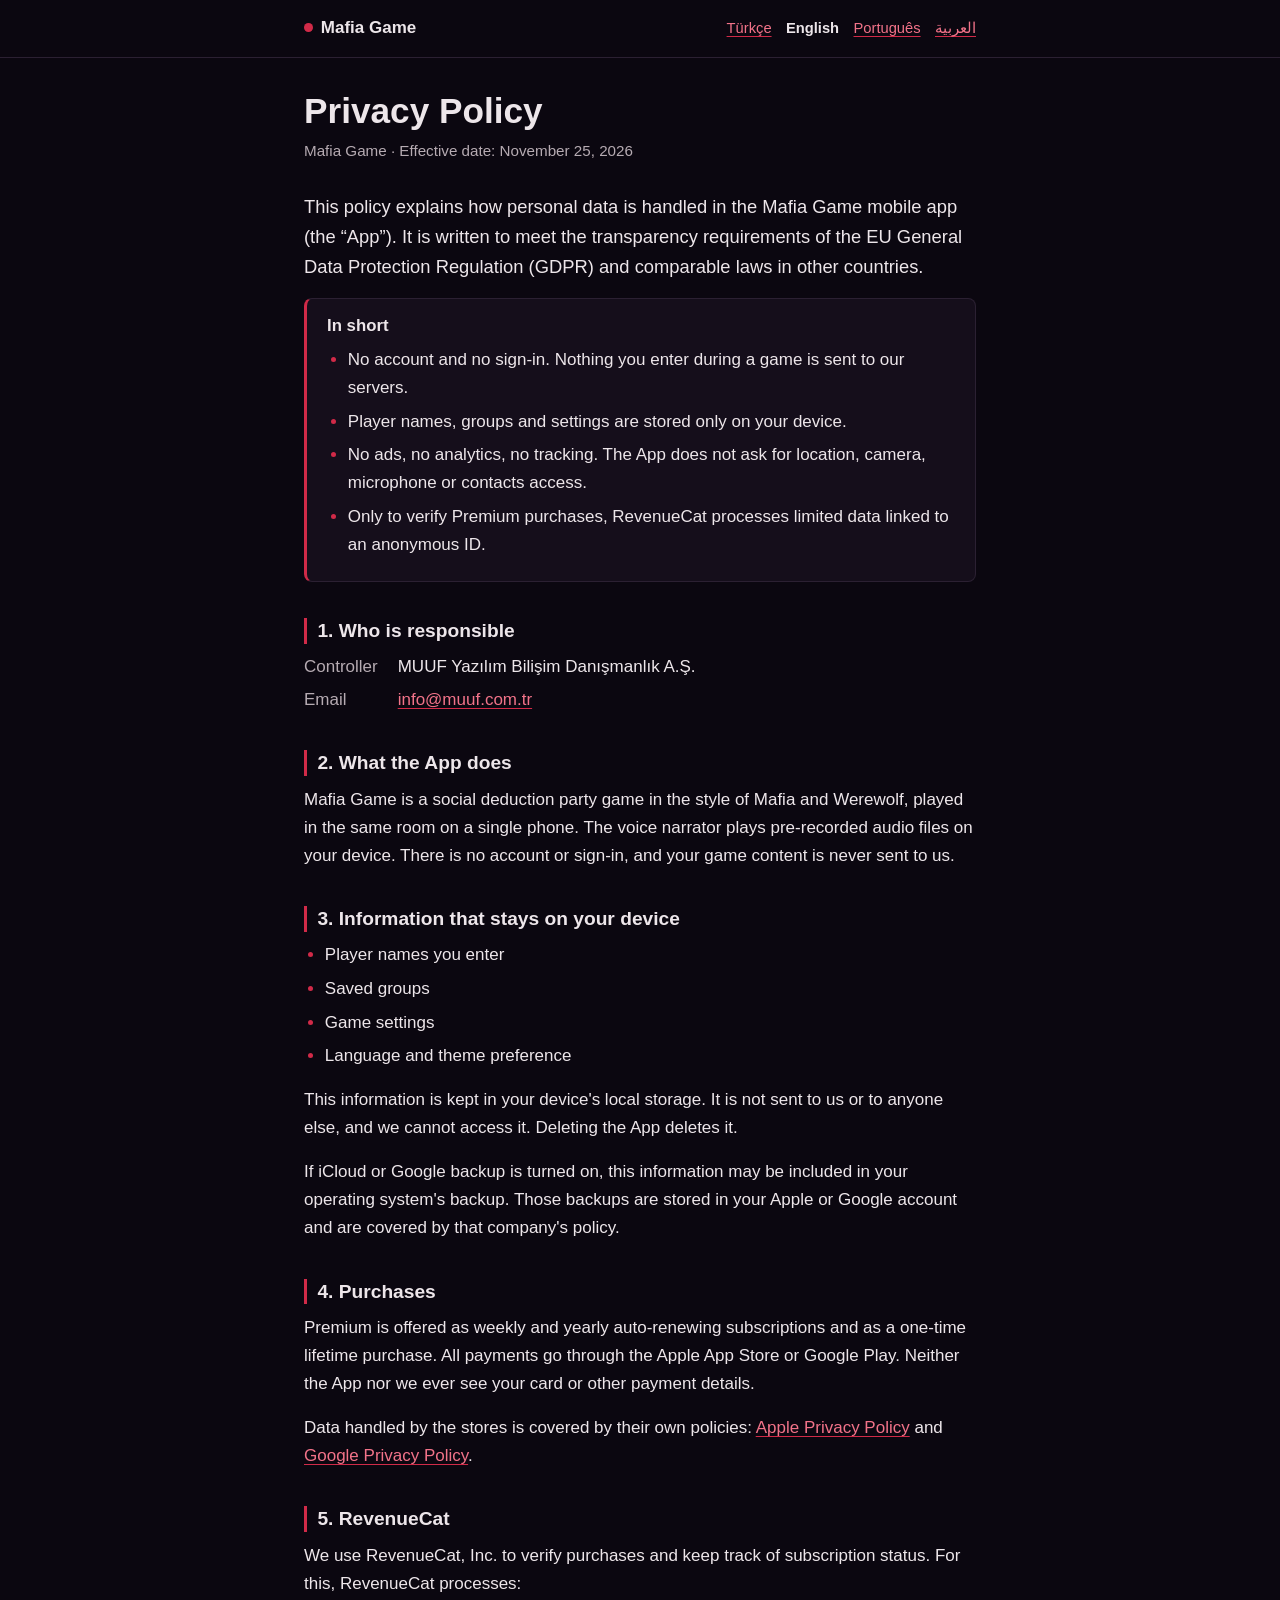
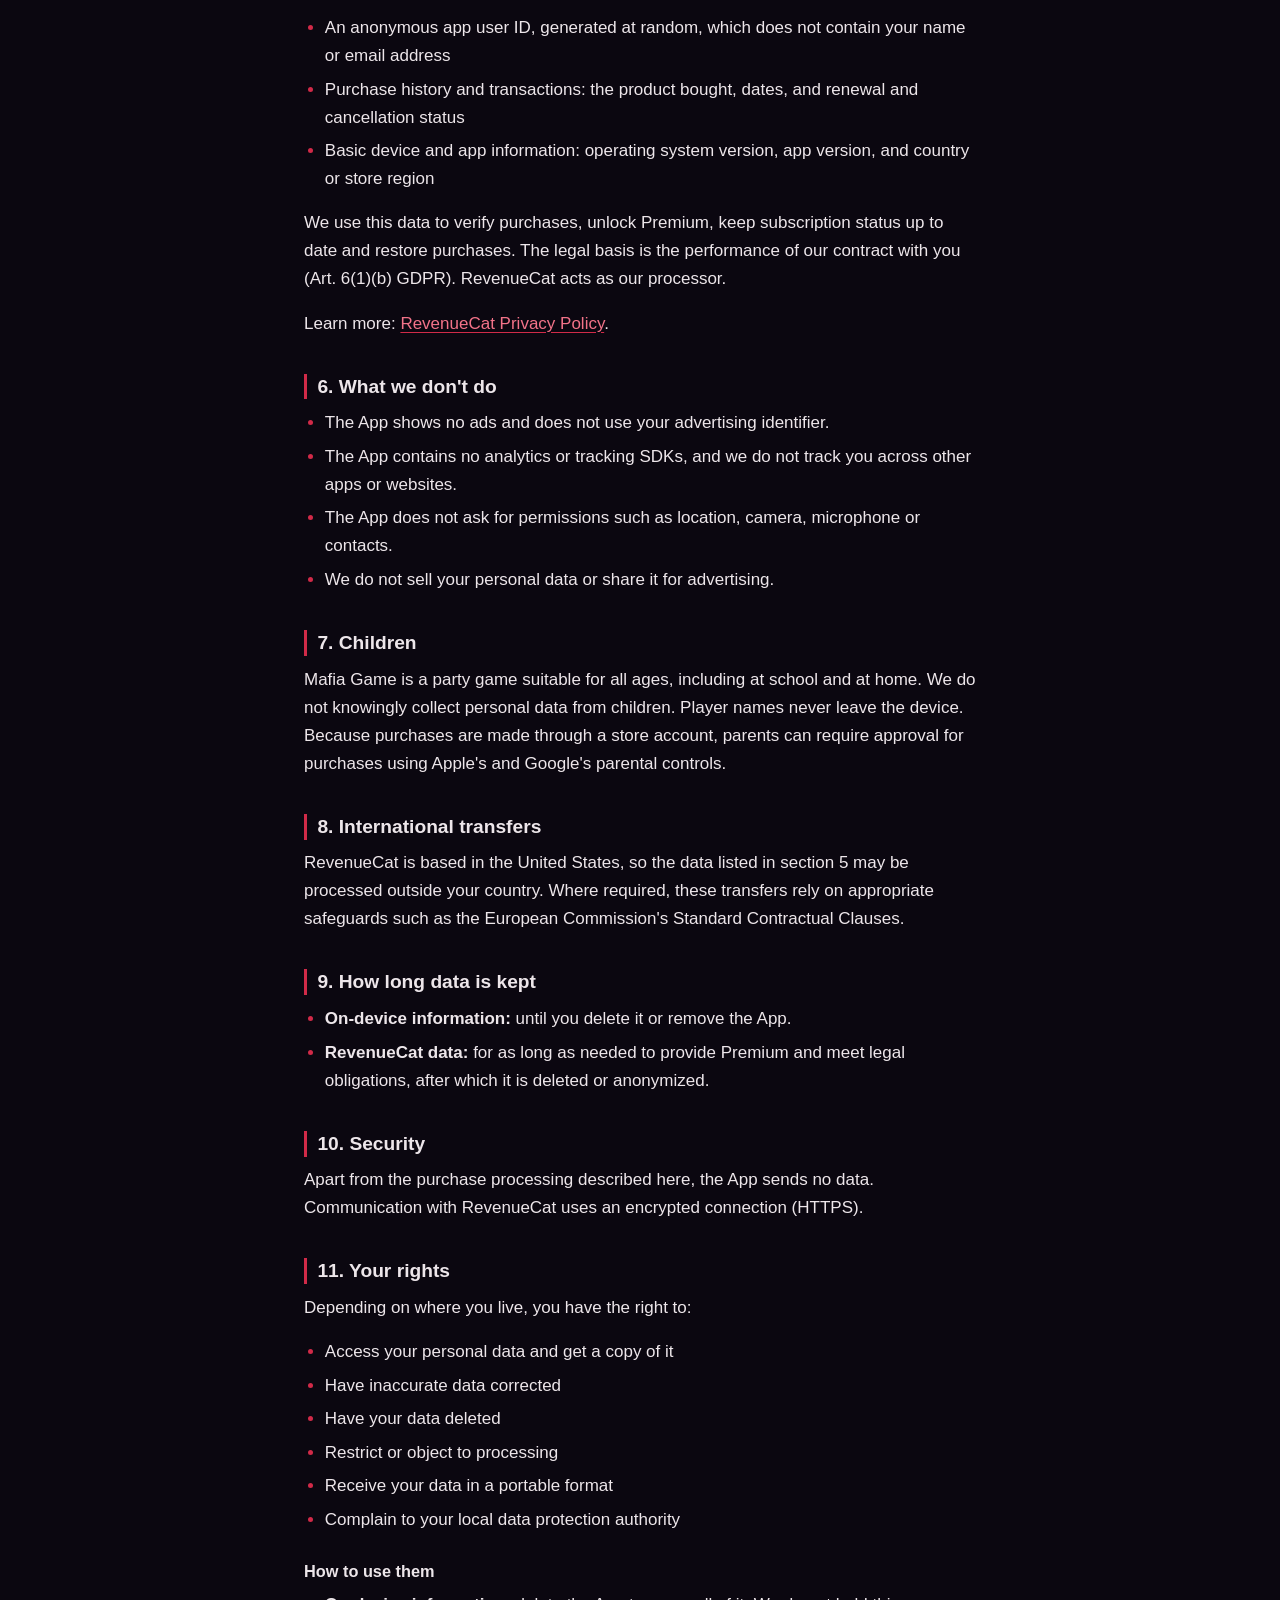
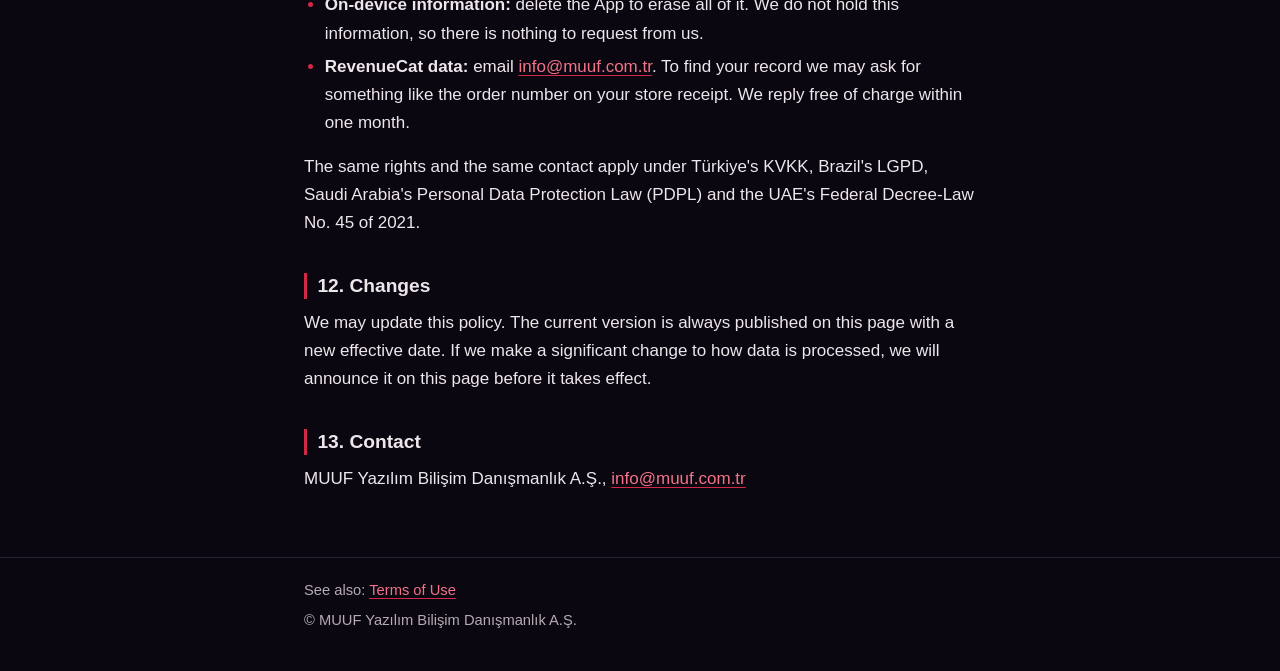
==== en/privacy.html @ 139f1003 "Gizlilik politikası ve kullanım koşulları (TR, EN, PT, AR)" ====
<!doctype html>
<html lang="en">
<head>
<meta charset="utf-8">
<meta name="viewport" content="width=device-width, initial-scale=1">
<meta http-equiv="Content-Security-Policy" content="default-src 'none'; style-src 'self'; img-src 'self'; base-uri 'none'; form-action 'none'">
<meta name="referrer" content="no-referrer">
<meta name="color-scheme" content="dark">
<title>Privacy Policy · Mafia Game</title>
<meta name="description" content="How Mafia Game handles personal data.">
<link rel="stylesheet" href="../style.css">
</head>
<body>
<header class="site-header">
<div class="wrap">
<a class="brand" href="index.html">Mafia Game</a>
<nav aria-label="Language">
<ul class="langs">
<li><a href="../tr/privacy.html" lang="tr" hreflang="tr">Türkçe</a></li>
<li><a href="privacy.html" aria-current="page">English</a></li>
<li><a href="../pt/privacy.html" lang="pt-BR" hreflang="pt-BR">Português</a></li>
<li><a href="../ar/privacy.html" lang="ar" hreflang="ar" dir="rtl">العربية</a></li>
</ul>
</nav>
</div>
</header>

<main>
<div class="wrap">
<h1>Privacy Policy</h1>
<p class="meta">Mafia Game · Effective date: November 25, 2026</p>

<p class="lead">This policy explains how personal data is handled in the Mafia Game mobile app (the “App”). It is written to meet the transparency requirements of the EU General Data Protection Regulation (GDPR) and comparable laws in other countries.</p>

<section class="summary" aria-labelledby="summary">
<h2 id="summary">In short</h2>
<ul>
<li>No account and no sign-in. Nothing you enter during a game is sent to our servers.</li>
<li>Player names, groups and settings are stored only on your device.</li>
<li>No ads, no analytics, no tracking. The App does not ask for location, camera, microphone or contacts access.</li>
<li>Only to verify Premium purchases, RevenueCat processes limited data linked to an anonymous ID.</li>
</ul>
</section>

<h2 id="controller">1. Who is responsible</h2>
<dl class="facts">
<dt>Controller</dt>
<dd>MUUF Yazılım Bilişim Danışmanlık A.Ş.</dd>
<dt>Email</dt>
<dd><a href="mailto:info@muuf.com.tr">info@muuf.com.tr</a></dd>
</dl>

<h2 id="app">2. What the App does</h2>
<p>Mafia Game is a social deduction party game in the style of Mafia and Werewolf, played in the same room on a single phone. The voice narrator plays pre-recorded audio files on your device. There is no account or sign-in, and your game content is never sent to us.</p>

<h2 id="device">3. Information that stays on your device</h2>
<ul>
<li>Player names you enter</li>
<li>Saved groups</li>
<li>Game settings</li>
<li>Language and theme preference</li>
</ul>
<p>This information is kept in your device's local storage. It is not sent to us or to anyone else, and we cannot access it. Deleting the App deletes it.</p>
<p>If iCloud or Google backup is turned on, this information may be included in your operating system's backup. Those backups are stored in your Apple or Google account and are covered by that company's policy.</p>

<h2 id="purchases">4. Purchases</h2>
<p>Premium is offered as weekly and yearly auto-renewing subscriptions and as a one-time lifetime purchase. All payments go through the Apple App Store or Google Play. Neither the App nor we ever see your card or other payment details.</p>
<p>Data handled by the stores is covered by their own policies: <a href="https://www.apple.com/legal/privacy/" rel="noopener noreferrer">Apple Privacy Policy</a> and <a href="https://policies.google.com/privacy?hl=en" rel="noopener noreferrer">Google Privacy Policy</a>.</p>

<h2 id="revenuecat">5. RevenueCat</h2>
<p>We use RevenueCat, Inc. to verify purchases and keep track of subscription status. For this, RevenueCat processes:</p>
<ul>
<li>An anonymous app user ID, generated at random, which does not contain your name or email address</li>
<li>Purchase history and transactions: the product bought, dates, and renewal and cancellation status</li>
<li>Basic device and app information: operating system version, app version, and country or store region</li>
</ul>
<p>We use this data to verify purchases, unlock Premium, keep subscription status up to date and restore purchases. The legal basis is the performance of our contract with you (Art. 6(1)(b) GDPR). RevenueCat acts as our processor.</p>
<p>Learn more: <a href="https://www.revenuecat.com/privacy" rel="noopener noreferrer">RevenueCat Privacy Policy</a>.</p>

<h2 id="not">6. What we don't do</h2>
<ul>
<li>The App shows no ads and does not use your advertising identifier.</li>
<li>The App contains no analytics or tracking SDKs, and we do not track you across other apps or websites.</li>
<li>The App does not ask for permissions such as location, camera, microphone or contacts.</li>
<li>We do not sell your personal data or share it for advertising.</li>
</ul>

<h2 id="children">7. Children</h2>
<p>Mafia Game is a party game suitable for all ages, including at school and at home. We do not knowingly collect personal data from children. Player names never leave the device. Because purchases are made through a store account, parents can require approval for purchases using Apple's and Google's parental controls.</p>

<h2 id="transfers">8. International transfers</h2>
<p>RevenueCat is based in the United States, so the data listed in section 5 may be processed outside your country. Where required, these transfers rely on appropriate safeguards such as the European Commission's Standard Contractual Clauses.</p>

<h2 id="retention">9. How long data is kept</h2>
<ul>
<li><strong>On-device information:</strong> until you delete it or remove the App.</li>
<li><strong>RevenueCat data:</strong> for as long as needed to provide Premium and meet legal obligations, after which it is deleted or anonymized.</li>
</ul>

<h2 id="security">10. Security</h2>
<p>Apart from the purchase processing described here, the App sends no data. Communication with RevenueCat uses an encrypted connection (HTTPS).</p>

<h2 id="rights">11. Your rights</h2>
<p>Depending on where you live, you have the right to:</p>
<ul>
<li>Access your personal data and get a copy of it</li>
<li>Have inaccurate data corrected</li>
<li>Have your data deleted</li>
<li>Restrict or object to processing</li>
<li>Receive your data in a portable format</li>
<li>Complain to your local data protection authority</li>
</ul>
<h3>How to use them</h3>
<ul>
<li><strong>On-device information:</strong> delete the App to erase all of it. We do not hold this information, so there is nothing to request from us.</li>
<li><strong>RevenueCat data:</strong> email <a href="mailto:info@muuf.com.tr">info@muuf.com.tr</a>. To find your record we may ask for something like the order number on your store receipt. We reply free of charge within one month.</li>
</ul>
<p>The same rights and the same contact apply under Türkiye's KVKK, Brazil's LGPD, Saudi Arabia's Personal Data Protection Law (PDPL) and the UAE's Federal Decree-Law No. 45 of 2021.</p>

<h2 id="changes">12. Changes</h2>
<p>We may update this policy. The current version is always published on this page with a new effective date. If we make a significant change to how data is processed, we will announce it on this page before it takes effect.</p>

<h2 id="contact">13. Contact</h2>
<p>MUUF Yazılım Bilişim Danışmanlık A.Ş., <a href="mailto:info@muuf.com.tr">info@muuf.com.tr</a></p>
</div>
</main>

<footer class="site-footer">
<div class="wrap">
<p>See also: <a href="terms.html">Terms of Use</a></p>
<p>© MUUF Yazılım Bilişim Danışmanlık A.Ş.</p>
</div>
</footer>
</body>
</html>
---- style.css ----
/* Ortak stil. Harici font, script veya izleyici yok. */

:root {
  --bg: #0B0710;
  --surface: #150E1B;
  --border: #2B2032;
  --text: #EDE6EA;
  --muted: #B6ABB2;
  --accent: #D12A48;
  /* #D12A48 koyu zeminde gövde metni için yeterli kontrast vermez;
     bağlantı metni için açık tonu kullanılır, alt çizgi vurgu rengindedir. */
  --link: #F27389;
  color-scheme: dark;
}

*,
*::before,
*::after {
  box-sizing: border-box;
}

html {
  -webkit-text-size-adjust: 100%;
  text-size-adjust: 100%;
}

body {
  margin: 0;
  background: var(--bg);
  color: var(--text);
  font-family: -apple-system, BlinkMacSystemFont, "Segoe UI", Roboto, "Helvetica Neue", Arial, "Noto Sans", sans-serif;
  font-size: 1.0625rem;
  line-height: 1.65;
  overflow-wrap: break-word;
}

html:lang(ar) body {
  font-family: "Geeza Pro", "Noto Naskh Arabic", "Noto Sans Arabic", "Segoe UI", Tahoma, sans-serif;
  font-size: 1.125rem;
  line-height: 1.85;
}

.wrap {
  max-width: 44rem;
  margin: 0 auto;
  padding: 0 1rem;
}

/* Üst bar */

.site-header {
  border-bottom: 1px solid var(--border);
}

.site-header .wrap {
  display: flex;
  flex-wrap: wrap;
  align-items: center;
  justify-content: space-between;
  gap: 0.5rem 1.25rem;
  padding-block: 0.9rem;
}

.brand {
  color: var(--text);
  font-weight: 700;
  text-decoration: none;
}

.brand::before {
  content: "";
  display: inline-block;
  width: 0.55rem;
  height: 0.55rem;
  margin-inline-end: 0.5rem;
  border-radius: 50%;
  background: var(--accent);
  vertical-align: 0.1em;
}

.langs {
  display: flex;
  flex-wrap: wrap;
  gap: 0.25rem 0.9rem;
  margin: 0;
  padding: 0;
  list-style: none;
  font-size: 0.92rem;
}

.langs li {
  margin: 0;
}

.langs a[aria-current="page"] {
  color: var(--text);
  font-weight: 600;
  text-decoration: none;
}

/* İçerik */

main {
  padding-block: 2rem 3rem;
}

h1 {
  margin: 0 0 0.4rem;
  font-size: clamp(1.7rem, 6vw, 2.2rem);
  line-height: 1.2;
}

h2 {
  margin: 2.25rem 0 0.6rem;
  padding-inline-start: 0.65rem;
  border-inline-start: 3px solid var(--accent);
  font-size: 1.2rem;
  line-height: 1.35;
}

h3 {
  margin: 1.5rem 0 0.4rem;
  font-size: 1.02rem;
}

p,
ul,
ol,
dl {
  margin: 0 0 1rem;
}

ul,
ol {
  padding-inline-start: 1.3rem;
}

li {
  margin-bottom: 0.35rem;
}

li::marker {
  color: var(--accent);
}

strong {
  font-weight: 650;
}

.meta {
  margin: 0 0 1.75rem;
  color: var(--muted);
  font-size: 0.95rem;
}

.lead {
  font-size: 1.08em;
}

a {
  color: var(--link);
  text-decoration: underline;
  text-decoration-color: var(--accent);
  text-decoration-thickness: 1px;
  text-underline-offset: 0.2em;
  overflow-wrap: anywhere;
}

a:hover {
  text-decoration-thickness: 2px;
}

a:focus-visible {
  outline: 2px solid var(--link);
  outline-offset: 2px;
  border-radius: 2px;
}

.summary {
  margin: 0 0 2rem;
  padding: 1rem 1.25rem;
  background: var(--surface);
  border: 1px solid var(--border);
  border-inline-start: 3px solid var(--accent);
  border-radius: 0.5rem;
}

.summary h2 {
  margin: 0 0 0.5rem;
  padding: 0;
  border: 0;
  font-size: 1.05rem;
}

.summary ul {
  margin: 0;
}

.facts {
  display: grid;
  grid-template-columns: max-content 1fr;
  gap: 0.3rem 1.25rem;
}

.facts dt {
  color: var(--muted);
}

.facts dd {
  margin: 0;
}

@media (max-width: 30rem) {
  .facts {
    grid-template-columns: 1fr;
    gap: 0;
  }

  .facts dd {
    margin-bottom: 0.6rem;
  }
}

/* Dil ve belge kartları */

.cards {
  display: grid;
  gap: 0.75rem;
  margin: 1.5rem 0;
  padding: 0;
  list-style: none;
}

.cards li {
  margin: 0;
}

.cards a {
  display: block;
  padding: 1rem 1.25rem;
  background: var(--surface);
  border: 1px solid var(--border);
  border-radius: 0.6rem;
  color: var(--text);
  font-weight: 600;
  text-decoration: none;
}

.cards a:hover,
.cards a:focus-visible {
  border-color: var(--accent);
}

.cards small {
  display: block;
  margin-top: 0.15rem;
  color: var(--muted);
  font-size: 0.93rem;
  font-weight: 400;
}

@media (min-width: 36rem) {
  .cards.two {
    grid-template-columns: 1fr 1fr;
  }
}

/* Alt bilgi */

.site-footer {
  border-top: 1px solid var(--border);
  color: var(--muted);
  font-size: 0.92rem;
}

.site-footer .wrap {
  padding-block: 1.25rem 2rem;
}

.site-footer p {
  margin: 0 0 0.4rem;
}

::selection {
  background: var(--accent);
  color: #fff;
}

@media print {
  body {
    background: #fff;
    color: #000;
  }

  a {
    color: #000;
  }

  .site-header nav,
  .summary {
    background: none;
  }
}
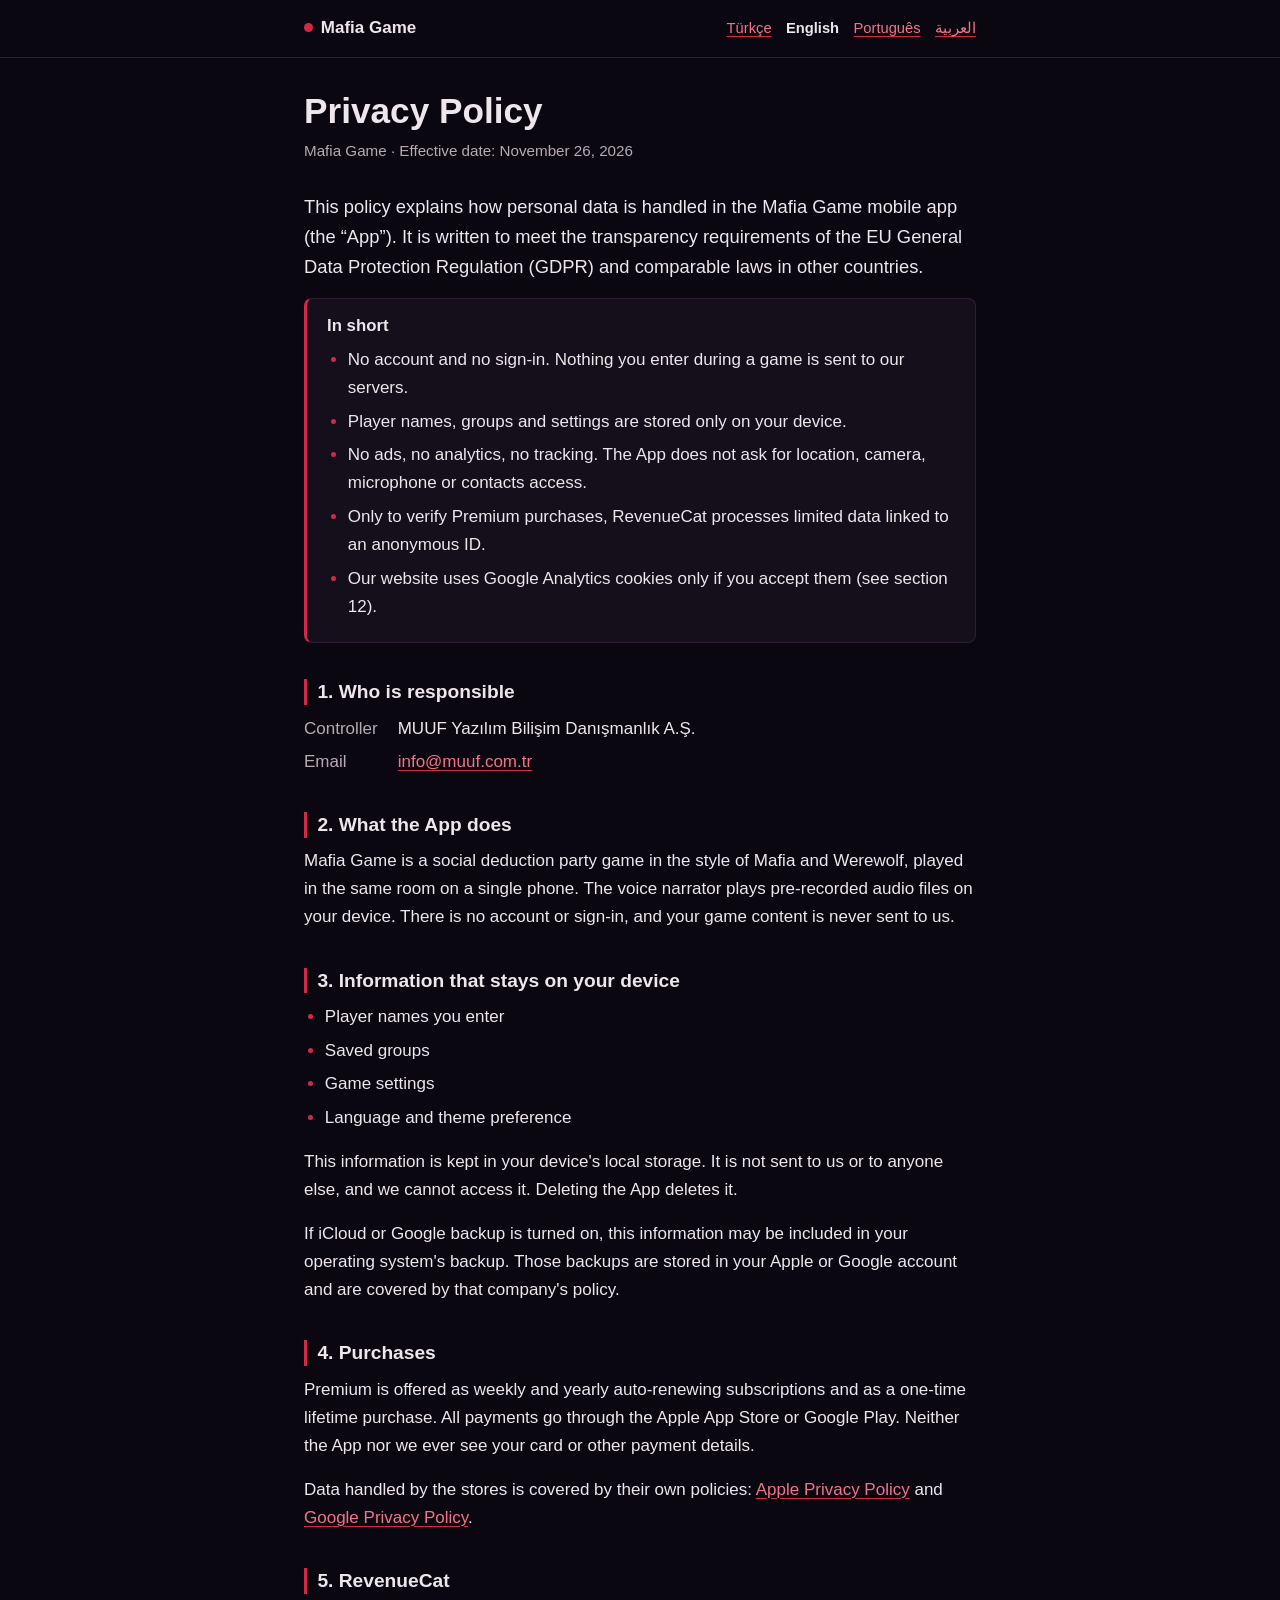
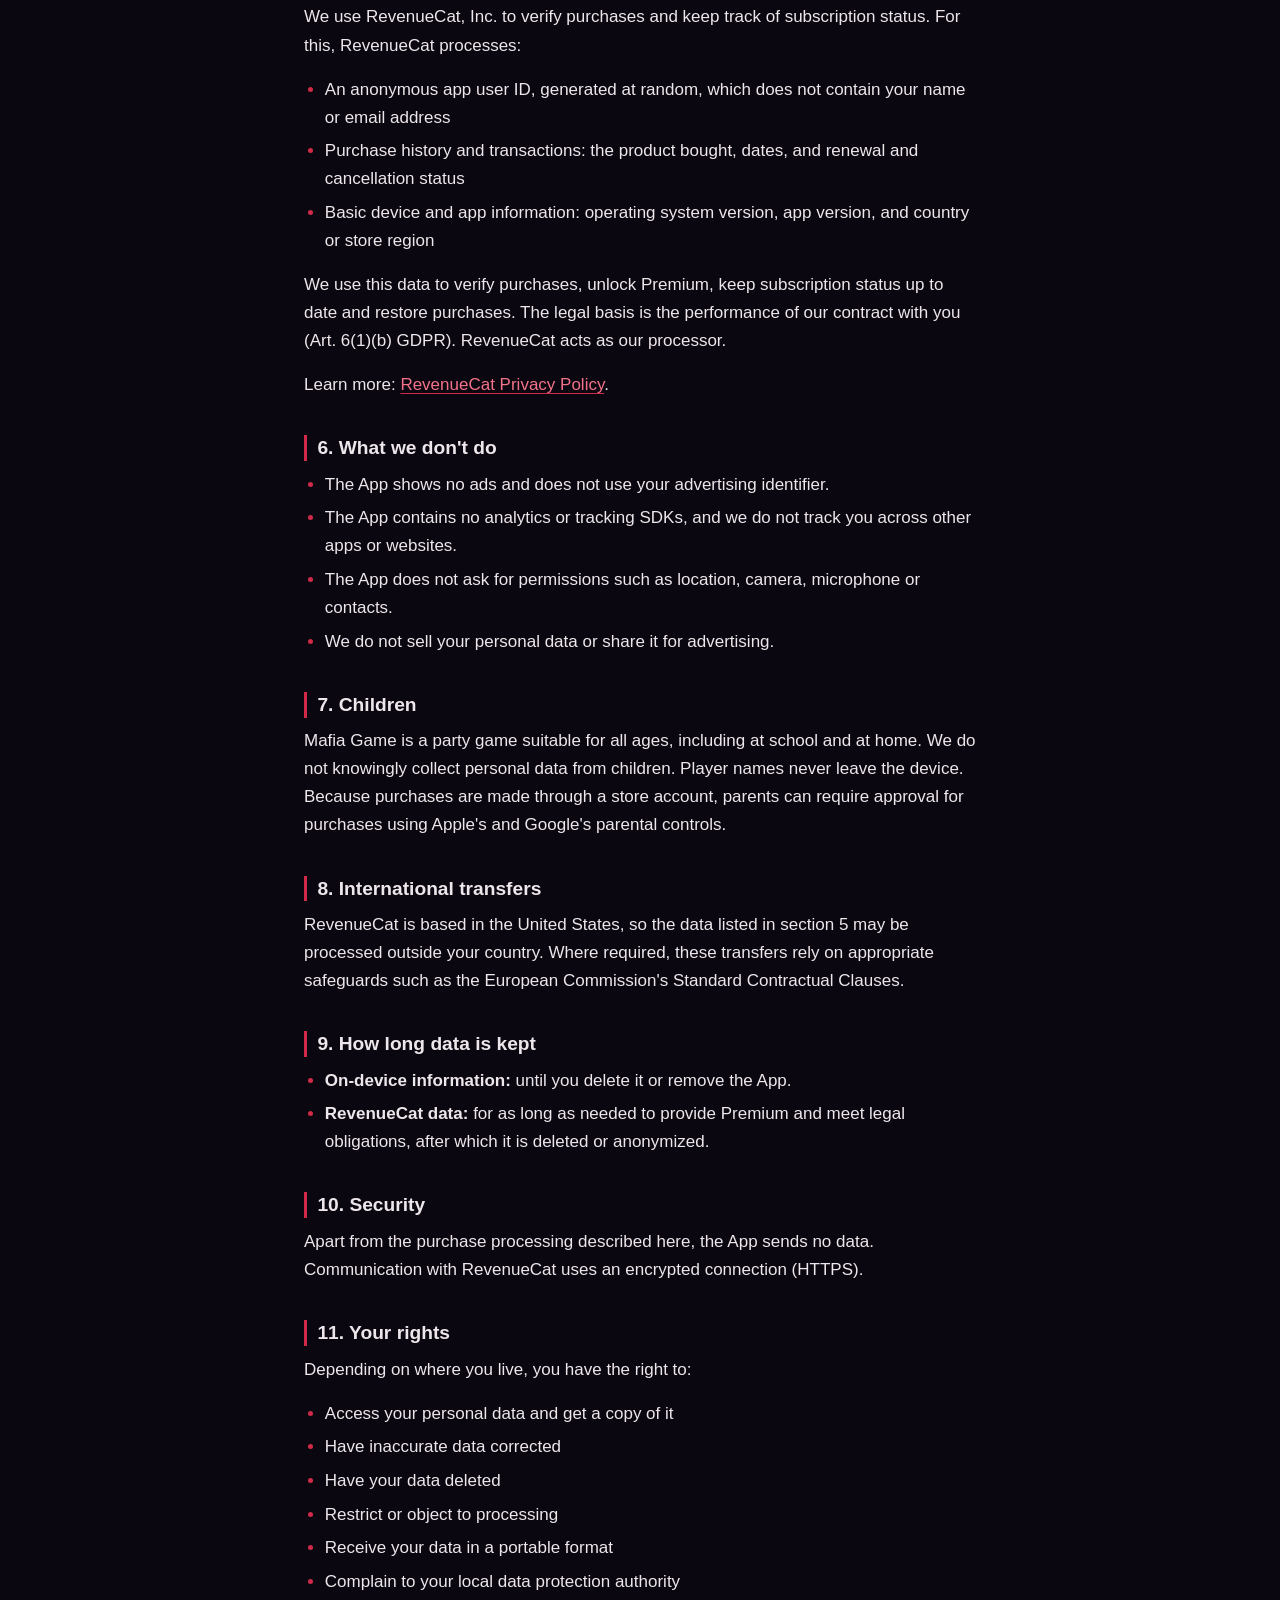
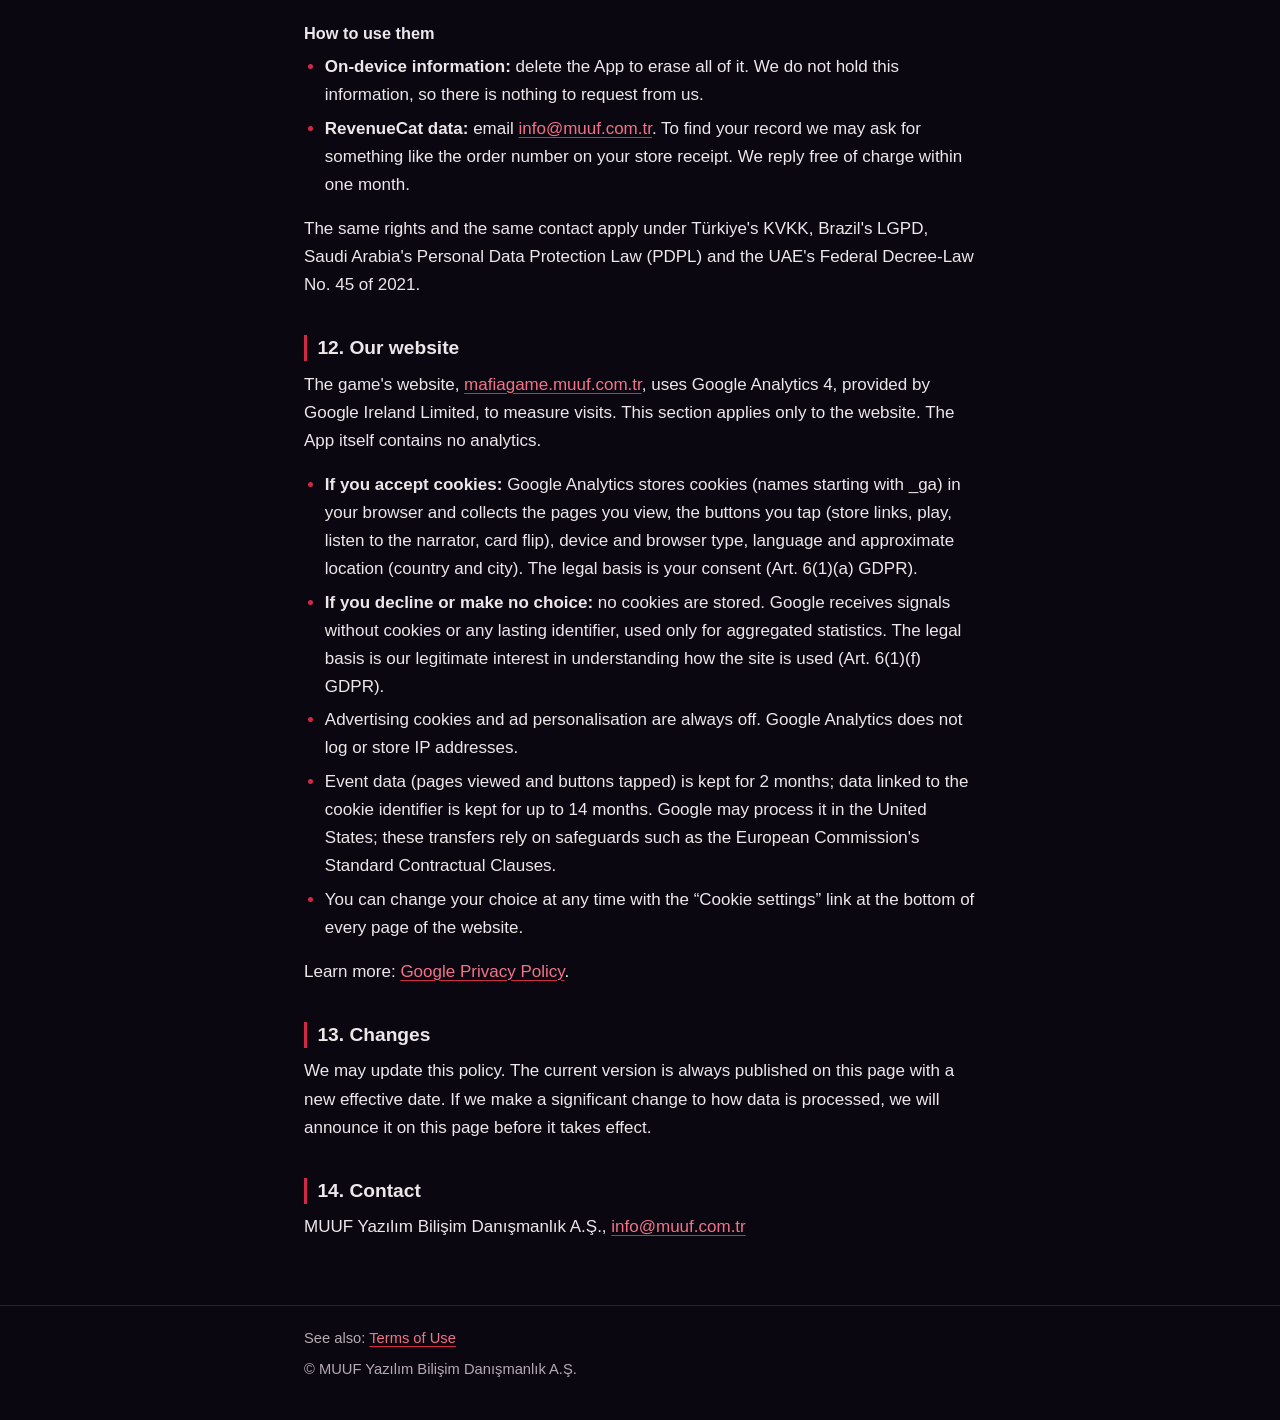
==== commit ba4fe1f9: "Gizlilik politikası: web sitesi (Google Analytics) bölümü, 4 dil Co-Authored-By: Claude Opus 5.5 <no" ====
--- a/en/privacy.html
+++ b/en/privacy.html
@@ -28,7 +28,7 @@
 <main>
 <div class="wrap">
 <h1>Privacy Policy</h1>
-<p class="meta">Mafia Game · Effective date: November 25, 2026</p>
+<p class="meta">Mafia Game · Effective date: November 26, 2026</p>
 
 <p class="lead">This policy explains how personal data is handled in the Mafia Game mobile app (the “App”). It is written to meet the transparency requirements of the EU General Data Protection Regulation (GDPR) and comparable laws in other countries.</p>
 
@@ -39,6 +39,7 @@
 <li>Player names, groups and settings are stored only on your device.</li>
 <li>No ads, no analytics, no tracking. The App does not ask for location, camera, microphone or contacts access.</li>
 <li>Only to verify Premium purchases, RevenueCat processes limited data linked to an anonymous ID.</li>
+<li>Our website uses Google Analytics cookies only if you accept them (see section 12).</li>
 </ul>
 </section>
 
@@ -117,10 +118,21 @@
 </ul>
 <p>The same rights and the same contact apply under Türkiye's KVKK, Brazil's LGPD, Saudi Arabia's Personal Data Protection Law (PDPL) and the UAE's Federal Decree-Law No. 45 of 2021.</p>
 
-<h2 id="changes">12. Changes</h2>
+<h2 id="web">12. Our website</h2>
+<p>The game's website, <a href="https://mafiagame.muuf.com.tr/">mafiagame.muuf.com.tr</a>, uses Google Analytics 4, provided by Google Ireland Limited, to measure visits. This section applies only to the website. The App itself contains no analytics.</p>
+<ul>
+<li><strong>If you accept cookies:</strong> Google Analytics stores cookies (names starting with _ga) in your browser and collects the pages you view, the buttons you tap (store links, play, listen to the narrator, card flip), device and browser type, language and approximate location (country and city). The legal basis is your consent (Art. 6(1)(a) GDPR).</li>
+<li><strong>If you decline or make no choice:</strong> no cookies are stored. Google receives signals without cookies or any lasting identifier, used only for aggregated statistics. The legal basis is our legitimate interest in understanding how the site is used (Art. 6(1)(f) GDPR).</li>
+<li>Advertising cookies and ad personalisation are always off. Google Analytics does not log or store IP addresses.</li>
+<li>Event data (pages viewed and buttons tapped) is kept for 2 months; data linked to the cookie identifier is kept for up to 14 months. Google may process it in the United States; these transfers rely on safeguards such as the European Commission's Standard Contractual Clauses.</li>
+<li>You can change your choice at any time with the “Cookie settings” link at the bottom of every page of the website.</li>
+</ul>
+<p>Learn more: <a href="https://policies.google.com/privacy?hl=en" rel="noopener noreferrer">Google Privacy Policy</a>.</p>
+
+<h2 id="changes">13. Changes</h2>
 <p>We may update this policy. The current version is always published on this page with a new effective date. If we make a significant change to how data is processed, we will announce it on this page before it takes effect.</p>
 
-<h2 id="contact">13. Contact</h2>
+<h2 id="contact">14. Contact</h2>
 <p>MUUF Yazılım Bilişim Danışmanlık A.Ş., <a href="mailto:info@muuf.com.tr">info@muuf.com.tr</a></p>
 </div>
 </main>
